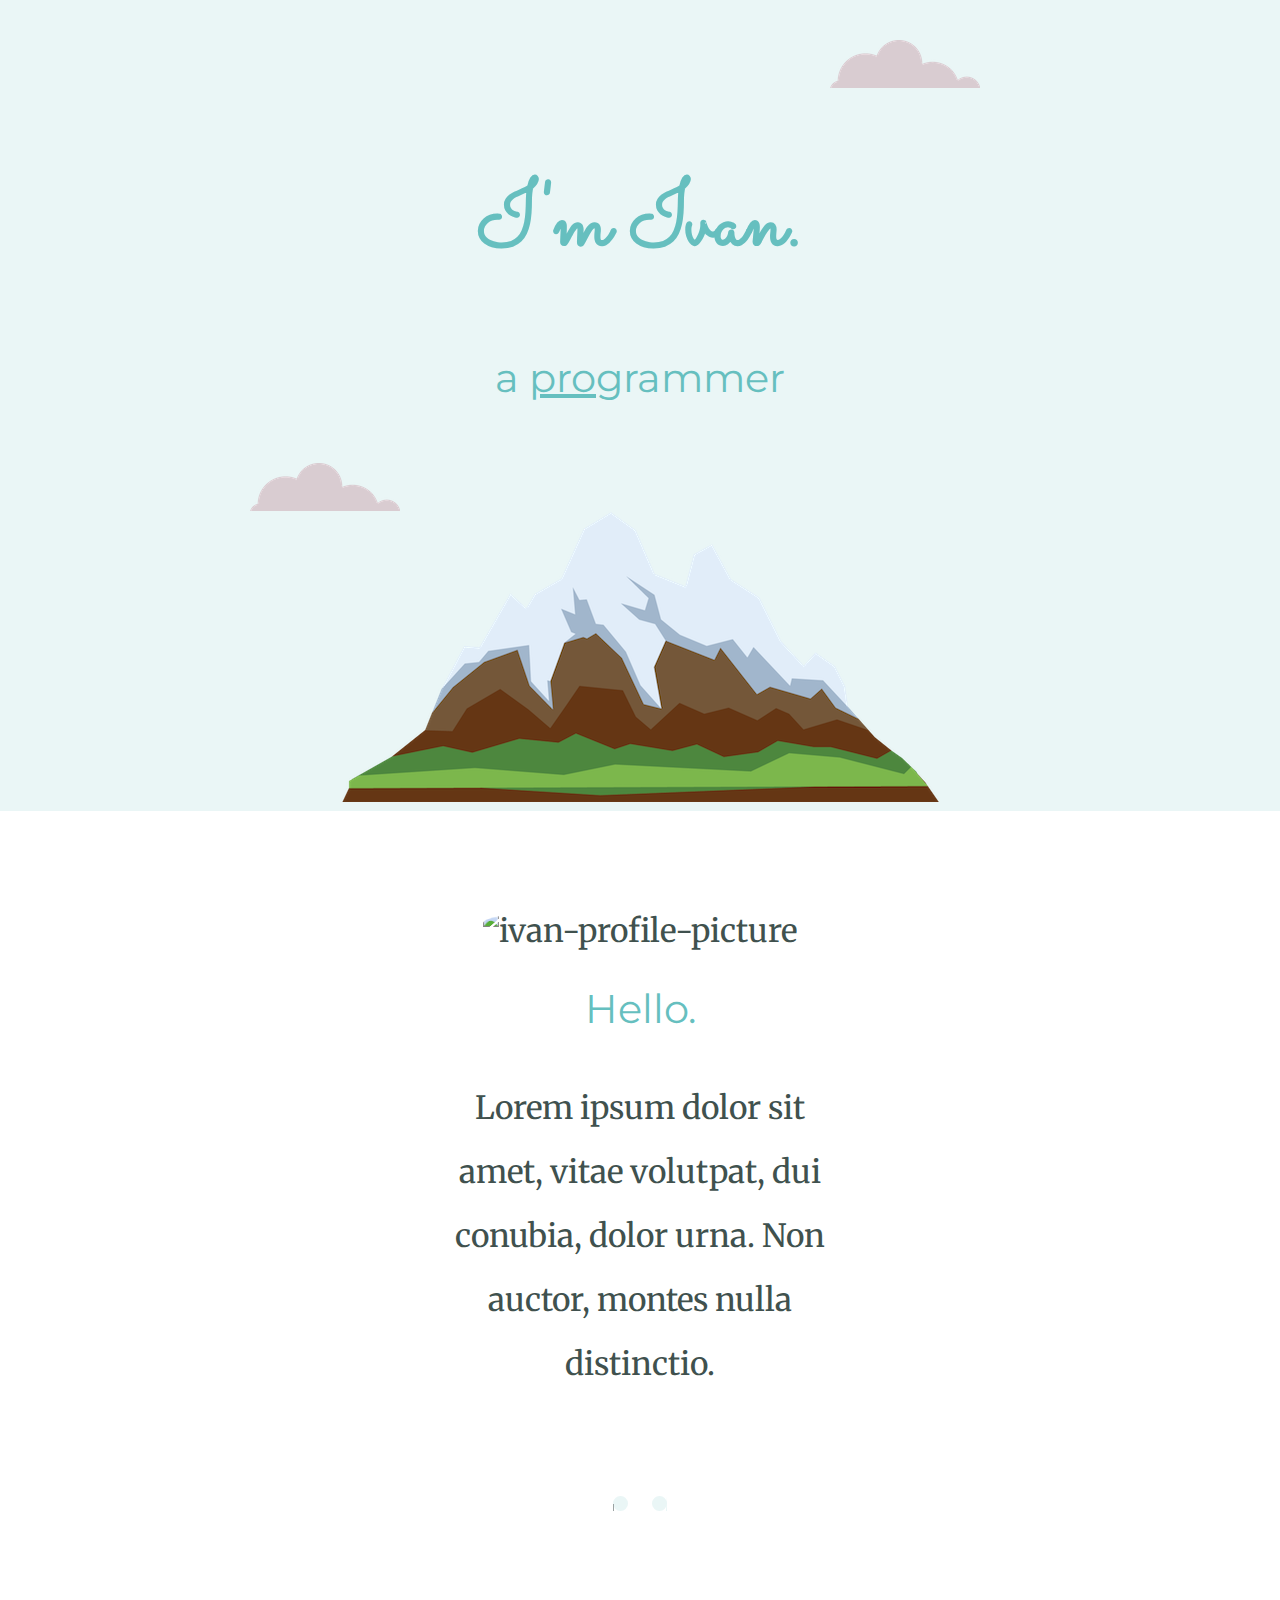
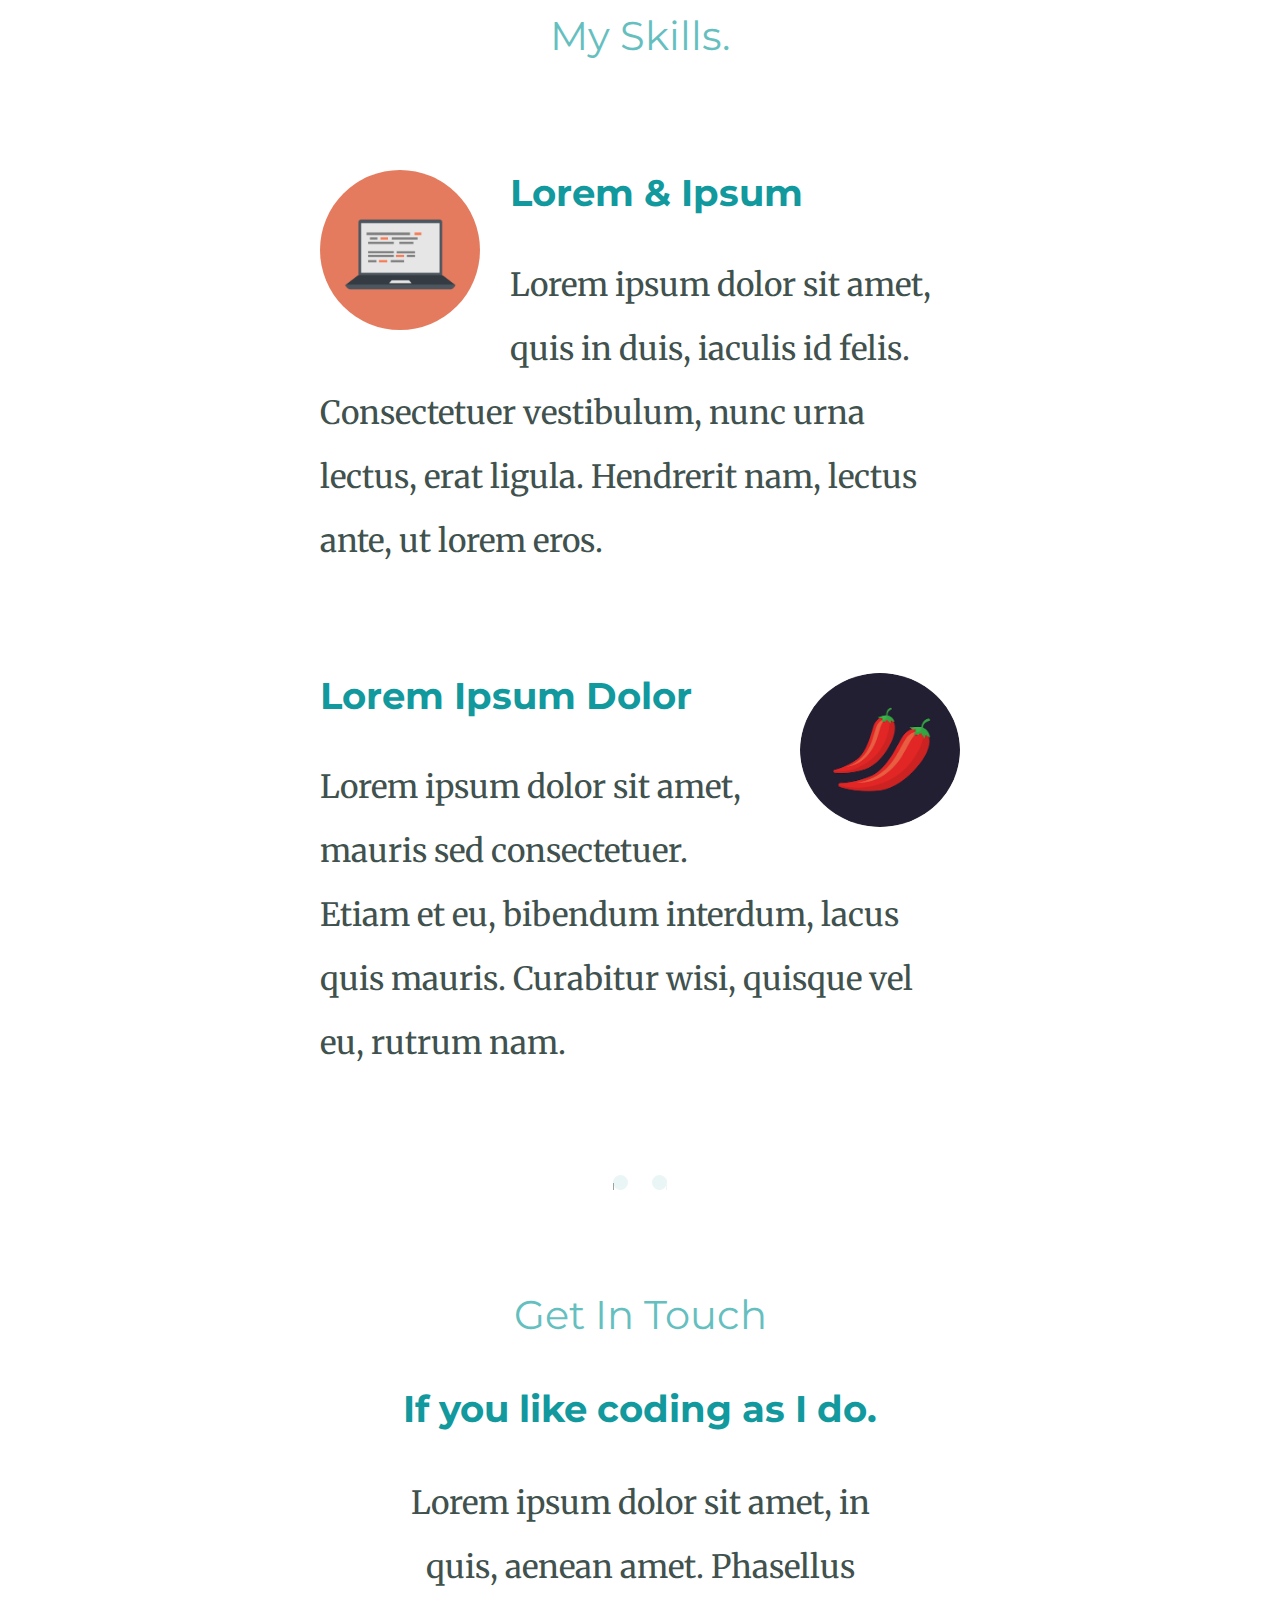
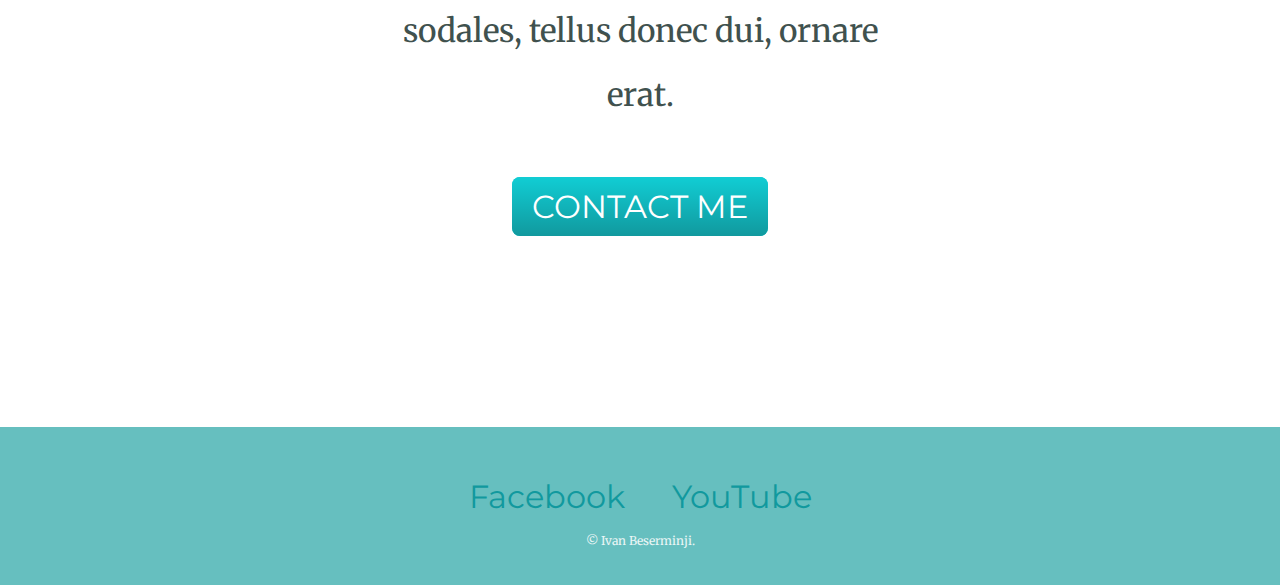
==== index.html @ d68a5fa7 "CV 2.0" ====
<!DOCTYPE html>
<html lang="en" dir="ltr">

<head>
  <meta charset="utf-8">
  <title>Ivan Beserminji</title>
  <link rel="stylesheet" href="css - mysite/styles.css">
  <link rel="icon" href="favicon.ico">
  <link rel="preconnect" href="https://fonts.googleapis.com">
  <link rel="preconnect" href="https://fonts.gstatic.com" crossorigin>
  <link href="https://fonts.googleapis.com/css2?family=Merriweather&family=Montserrat&family=Sacramento&display=swap" rel="stylesheet">
</head>

<body>
  <div class="top-container">
    <img class="top-cloud" src="images/cloud.png" alt="cloud-img">
    <h1>I'm Ivan.</h1>
    <h2>a <span class="pro">pro</span>grammer</h2>
    <img class="bottom-cloud" src="images/cloud.png" alt="cloud-img">
    <img src="images/mountain.png" alt="mountain-img">
  </div>
  <div class="middle-container">
    <div class="profile">
      <img class="profile-picture"
        src="https://scontent-ham3-1.xx.fbcdn.net/v/t1.6435-9/106536870_10219131816140458_5824624572395923912_n.jpg?_nc_cat=105&ccb=1-7&_nc_sid=09cbfe&_nc_eui2=AeE89EFSSg_anwbjqoVznzS0JtP8keTZs-Im0_yR5Nmz4uOPQ_whKKj3oWO6I7T80jw&_nc_ohc=OmCkyGnMLqoAX8XnFhd&_nc_ht=scontent-ham3-1.xx&oh=00_AT9pdoIgKD_2DMmv0EFejwO0RfO2dOlvqDniDMgWmNVePQ&oe=62ED2EB7"
        alt="ivan-profile-picture">
      <h2>Hello.</h2>
      <p class="uvod-tekst">Lorem ipsum dolor sit amet, vitae volutpat, dui conubia, dolor urna. Non auctor, montes nulla distinctio.</p>
    </div>
    <hr>
    <div class="skills">
      <h2>My Skills.</h2>
      <div class="skill-row">
        <img class="icon1" src="images/computer.png" alt="computer-image">
        <h3>Lorem & Ipsum</h3>
        <p class="icon1-description">Lorem ipsum dolor sit amet, quis in duis, iaculis id felis. Consectetuer vestibulum, nunc urna lectus, erat ligula. Hendrerit nam, lectus ante, ut lorem eros.</p>
      </div>
      <div class="skill-row">
        <img class="icon2" src="images/chillies.png" alt="">
        <h3>Lorem Ipsum Dolor</h3>
        <p class="icon2-description">Lorem ipsum dolor sit amet, mauris sed consectetuer. Etiam et eu, bibendum interdum, lacus quis mauris. Curabitur wisi, quisque vel eu, rutrum nam.</p>
      </div>
    </div>
    <hr>
    <div class="contact-me">
      <h2>Get In Touch</h2>
      <h3>If you like coding as I do.</h3>
      <p class="contact-message">Lorem ipsum dolor sit amet, in quis, aenean amet. Phasellus sodales, tellus donec dui, ornare erat.</p>
      <a class="btn" href="mailto:beser574@gmail.com">CONTACT ME</a>
    </div>
  </div>


  <div class="bottom-container">
    <a class="footer-link" href="https://www.facebook.com/BeserWOB/">Facebook</a>
    <a class="footer-link" href="https://www.youtube.com/channel/UCbGKyFD_q8ZFU_Oat5xJrZA">YouTube</a>
    <p class="copyright">© Ivan Beserminji.</p>
  </div>



</body>

</html>
---- css - mysite/styles.css ----
body {
  margin: 0;
  text-align: center;
  font-family: 'Merriweather', serif;
  font-size: 200%;
  color: #40514E;
}

h1 {
  margin: 50 auto 0 auto;
  font-family: 'Sacramento', cursive;
  font-size: 5.625rem;
  color: #66BFBF;
}

h2 {
  font-family: 'Montserrat', sans-serif;
  font-size: 2.5rem;
  font-weight: normal;
  color: #66BFBF;
  padding-bottom: 10px;
}

h3 {
  color: #11999E;
  font-family: 'Montserrat', sans-serif;
}

hr {
  border-top: dotted 15px;
  border-bottom: none;
  border-color: #EAF6F6;
  width: 4%;
  margin: 100px auto 100px auto
}

p {
  line-height: 2;
}

.profile-picture {
  border-radius: 30%;
  height: 300px;
  width: 300px;
}

.icon1 {
  width: 25%;
  border-radius: 100%;
  float: left;
  margin-right: 30px;
}

.icon2 {
  width: 25%;
  border-radius: 100%;
  float: right;
  margin-left: 30px;
}

.icon1-description {}

.icon2-description {}

.top-container {
  background-color: #EAF6F6;
  position: relative;
  padding-top: 100px;
}

.skill-row {
  width: 50%;
  margin: 100px auto 100px auto;
  text-align: left;
}

.middle-container {
  margin: 100px 0;
}

.bottom-container {
  background-color: #66BFBF;
  padding: 50px 0 20px;
  margin: 200px auto 0 auto;
}

.pro {
  text-decoration: underline;
}

.top-cloud {
  position: absolute;
  top: 40px;
  right: 300px;
}

.bottom-cloud {
  position: absolute;
  left: 250px;
  bottom: 300px;
}

.btn {
  background: #11cdd4;
  background-image: -webkit-linear-gradient(top, #11cdd4, #11999e);
  background-image: -moz-linear-gradient(top, #11cdd4, #11999e);
  background-image: -ms-linear-gradient(top, #11cdd4, #11999e);
  background-image: -o-linear-gradient(top, #11cdd4, #11999e);
  background-image: linear-gradient(to bottom, #11cdd4, #11999e);
  -webkit-border-radius: 8;
  -moz-border-radius: 8;
  border-radius: 8px;
  font-family: 'Montserrat', sans-serif;
  color: #ffffff;
  font-size: 32px;
  padding: 10px 20px 10px 20px;
  text-decoration: none;
}

.btn:hover {
  background: #30e3cb;
  background-image: -webkit-linear-gradient(top, #30e3cb, #2bc4ad);
  background-image: -moz-linear-gradient(top, #30e3cb, #2bc4ad);
  background-image: -ms-linear-gradient(top, #30e3cb, #2bc4ad);
  background-image: -o-linear-gradient(top, #30e3cb, #2bc4ad);
  background-image: linear-gradient(to bottom, #30e3cb, #2bc4ad);
  text-decoration: none;
}

.uvod-tekst {
  text-align: center;
  margin: 0px auto 0px auto;
  color: #40514E;
  width: 30%;
}

.footer-link {
  color: #11999E;
  font-family: 'Montserrat', sans-serif;
  margin: 10px 20px;
  text-decoration: none;
}
a:hover {
  color: #EAF6F6;
}
.contact-message {
  width: 40%;
  margin: 40px auto 60px;
}

.copyright{
  color: #EAF6F6;
  font-size: 0.75rem;
  padding-left: 20px 0;
}
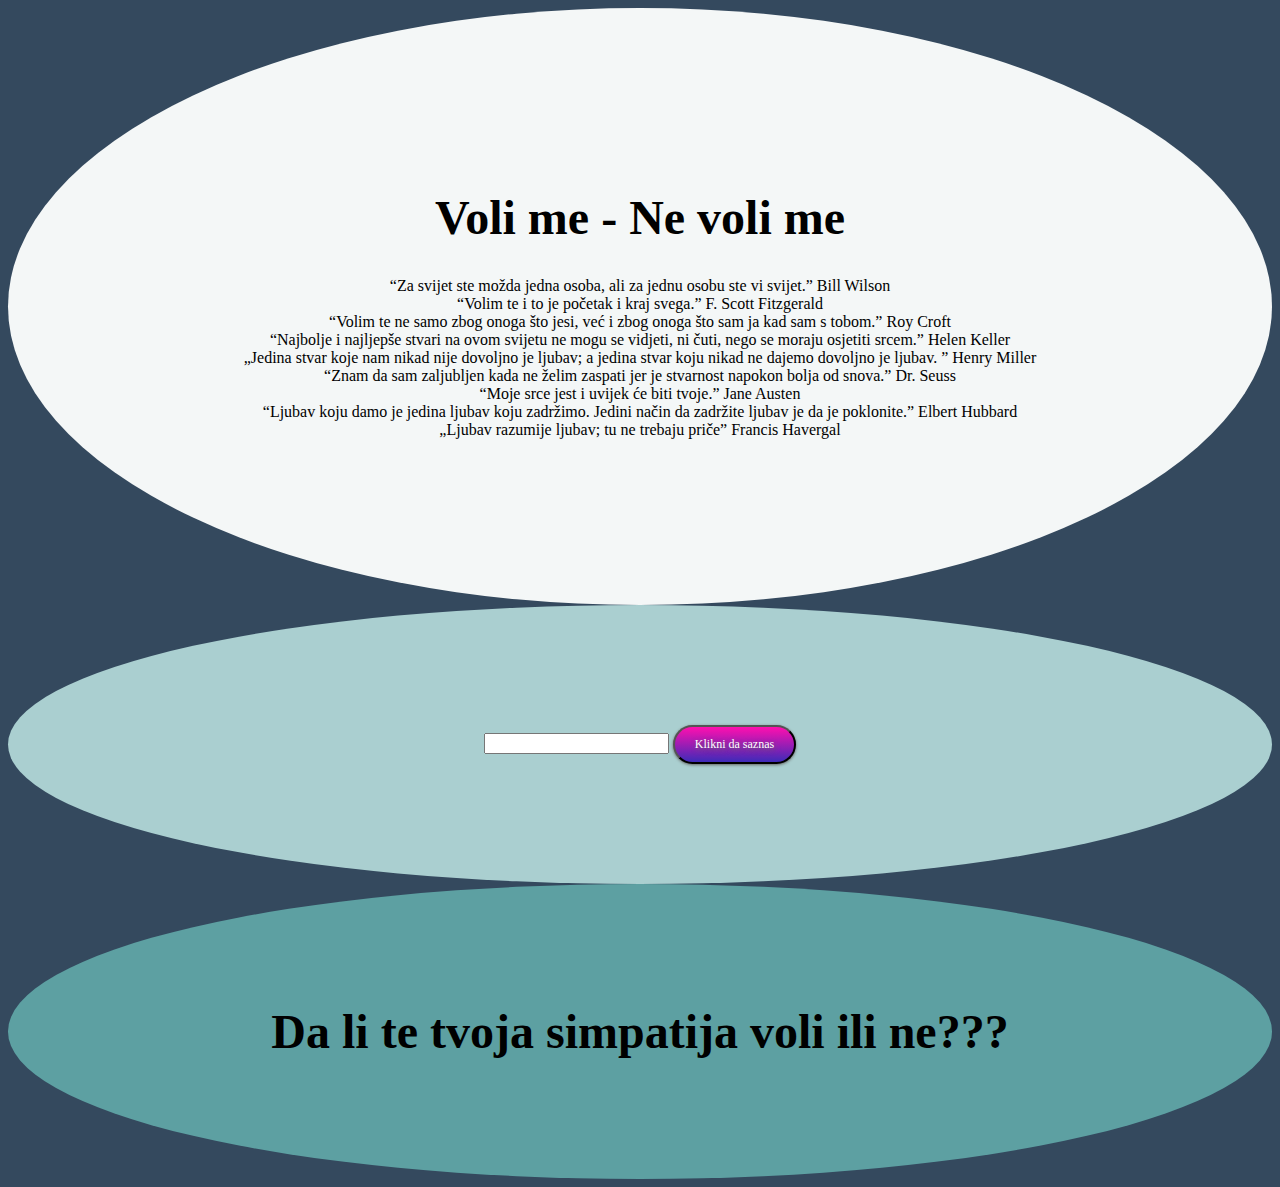
==== commit 6ae3fb85: "Voli - Ne voli." ====
--- a/index.html
+++ b/index.html
@@ -3,62 +3,51 @@
 
 <head>
   <meta charset="utf-8">
-  <title>Ivan Beserminji</title>
-  <link rel="stylesheet" href="css - mysite/styles.css">
-  <link rel="icon" href="favicon.ico">
-  <link rel="preconnect" href="https://fonts.googleapis.com">
-  <link rel="preconnect" href="https://fonts.gstatic.com" crossorigin>
-  <link href="https://fonts.googleapis.com/css2?family=Merriweather&family=Montserrat&family=Sacramento&display=swap" rel="stylesheet">
+  <title>Voli me - Ne voli me</title>
+  <link rel="stylesheet" href="style.css">
 </head>
 
 <body>
-  <div class="top-container">
-    <img class="top-cloud" src="images/cloud.png" alt="cloud-img">
-    <h1>I'm Ivan.</h1>
-    <h2>a <span class="pro">pro</span>grammer</h2>
-    <img class="bottom-cloud" src="images/cloud.png" alt="cloud-img">
-    <img src="images/mountain.png" alt="mountain-img">
-  </div>
-  <div class="middle-container">
-    <div class="profile">
-      <img class="profile-picture"
-        src="https://scontent-ham3-1.xx.fbcdn.net/v/t1.6435-9/106536870_10219131816140458_5824624572395923912_n.jpg?_nc_cat=105&ccb=1-7&_nc_sid=09cbfe&_nc_eui2=AeE89EFSSg_anwbjqoVznzS0JtP8keTZs-Im0_yR5Nmz4uOPQ_whKKj3oWO6I7T80jw&_nc_ohc=OmCkyGnMLqoAX8XnFhd&_nc_ht=scontent-ham3-1.xx&oh=00_AT9pdoIgKD_2DMmv0EFejwO0RfO2dOlvqDniDMgWmNVePQ&oe=62ED2EB7"
-        alt="ivan-profile-picture">
-      <h2>Hello.</h2>
-      <p class="uvod-tekst">Lorem ipsum dolor sit amet, vitae volutpat, dui conubia, dolor urna. Non auctor, montes nulla distinctio.</p>
-    </div>
-    <hr>
-    <div class="skills">
-      <h2>My Skills.</h2>
-      <div class="skill-row">
-        <img class="icon1" src="images/computer.png" alt="computer-image">
-        <h3>Lorem & Ipsum</h3>
-        <p class="icon1-description">Lorem ipsum dolor sit amet, quis in duis, iaculis id felis. Consectetuer vestibulum, nunc urna lectus, erat ligula. Hendrerit nam, lectus ante, ut lorem eros.</p>
-      </div>
-      <div class="skill-row">
-        <img class="icon2" src="images/chillies.png" alt="">
-        <h3>Lorem Ipsum Dolor</h3>
-        <p class="icon2-description">Lorem ipsum dolor sit amet, mauris sed consectetuer. Etiam et eu, bibendum interdum, lacus quis mauris. Curabitur wisi, quisque vel eu, rutrum nam.</p>
-      </div>
-    </div>
-    <hr>
-    <div class="contact-me">
-      <h2>Get In Touch</h2>
-      <h3>If you like coding as I do.</h3>
-      <p class="contact-message">Lorem ipsum dolor sit amet, in quis, aenean amet. Phasellus sodales, tellus donec dui, ornare erat.</p>
-      <a class="btn" href="mailto:beser574@gmail.com">CONTACT ME</a>
-    </div>
+
+  <div class="prviDeo">
+    <h1>Voli me - Ne voli me</h1>
+    <p>“Za svijet ste možda jedna osoba, ali za jednu osobu ste vi svijet.” Bill Wilson
+      <br>
+      “Volim te i to je početak i kraj svega.” F. Scott Fitzgerald
+      <br>
+      “Volim te ne samo zbog onoga što jesi, već i zbog onoga što sam ja kad sam s tobom.” Roy Croft
+      <br>
+      “Najbolje i najljepše stvari na ovom svijetu ne mogu se vidjeti, ni čuti, nego se moraju osjetiti srcem.” Helen Keller
+      <br>
+      „Jedina stvar koje nam nikad nije dovoljno je ljubav; a jedina stvar koju nikad ne dajemo dovoljno je ljubav. ” Henry Miller
+      <br>
+      “Znam da sam zaljubljen kada ne želim zaspati jer je stvarnost napokon bolja od snova.” Dr. Seuss
+      <br>
+      “Moje srce jest i uvijek će biti tvoje.” Jane Austen
+      <br>
+      “Ljubav koju damo je jedina ljubav koju zadržimo. Jedini način da zadržite ljubav je da je poklonite.” Elbert Hubbard
+      <br>
+      „Ljubav razumije ljubav; tu ne trebaju priče” Francis Havergal
+    </p>
   </div>
 
+  <div class="drugiDeo">
+    <input type="text" id="input">
+    <button class="btn" onclick='getLength()'>Klikni da saznas</button>
+  </div>
 
-  <div class="bottom-container">
-    <a class="footer-link" href="https://www.facebook.com/BeserWOB/">Facebook</a>
-    <a class="footer-link" href="https://www.youtube.com/channel/UCbGKyFD_q8ZFU_Oat5xJrZA">YouTube</a>
-    <p class="copyright">© Ivan Beserminji.</p>
+  <div class="treciDeo">
+    <h2 id="rezultat">Da li te tvoja simpatija voli ili ne???</h2>
   </div>
 
 
 
+
+
+
+
+
+  <script src="index.js" charset="utf-8"></script>
 </body>
 
 </html>
--- a/style.css
+++ b/style.css
@@ -0,0 +1,64 @@
+body{
+  background-color: #34495e;
+}
+
+
+h1, h2 {
+font-family: cursive;
+font-size: 3rem;
+}
+
+.prviDeo {
+  background-color: #f4f7f7;
+  text-align: center;
+  margin: auto;
+  padding: 150px;
+  border-radius: 100%;
+}
+
+.drugiDeo{
+  background-color: #aacfd0;
+  text-align: center;
+  margin: auto;
+  padding: 120px;
+  border-radius: 100%;
+}
+
+.treciDeo{
+  background-color: #5da0a2;
+  text-align: center;
+  margin: auto;
+  padding: 80px;
+  border-radius: 100%;
+}
+
+.btn {
+  background: #ff0faf;
+  background-image: -webkit-linear-gradient(top, #ff0faf, #3d2bb8);
+  background-image: -moz-linear-gradient(top, #ff0faf, #3d2bb8);
+  background-image: -ms-linear-gradient(top, #ff0faf, #3d2bb8);
+  background-image: -o-linear-gradient(top, #ff0faf, #3d2bb8);
+  background-image: linear-gradient(to bottom, #ff0faf, #3d2bb8);
+  -webkit-border-radius: 43;
+  -moz-border-radius: 43;
+  border-radius: 43px;
+  text-shadow: 1px 2px 5px #666666;
+  -webkit-box-shadow: 0px 1px 3px #666666;
+  -moz-box-shadow: 0px 1px 3px #666666;
+  box-shadow: 0px 1px 3px #666666;
+  font-family: Georgia;
+  color: #ffffff;
+  font-size: 12px;
+  padding: 10px 20px 10px 20px;
+  text-decoration: none;
+}
+
+.btn:hover {
+  background: #ee00ff;
+  background-image: -webkit-linear-gradient(top, #ee00ff, #d93434);
+  background-image: -moz-linear-gradient(top, #ee00ff, #d93434);
+  background-image: -ms-linear-gradient(top, #ee00ff, #d93434);
+  background-image: -o-linear-gradient(top, #ee00ff, #d93434);
+  background-image: linear-gradient(to bottom, #ee00ff, #d93434);
+  text-decoration: none;
+}
